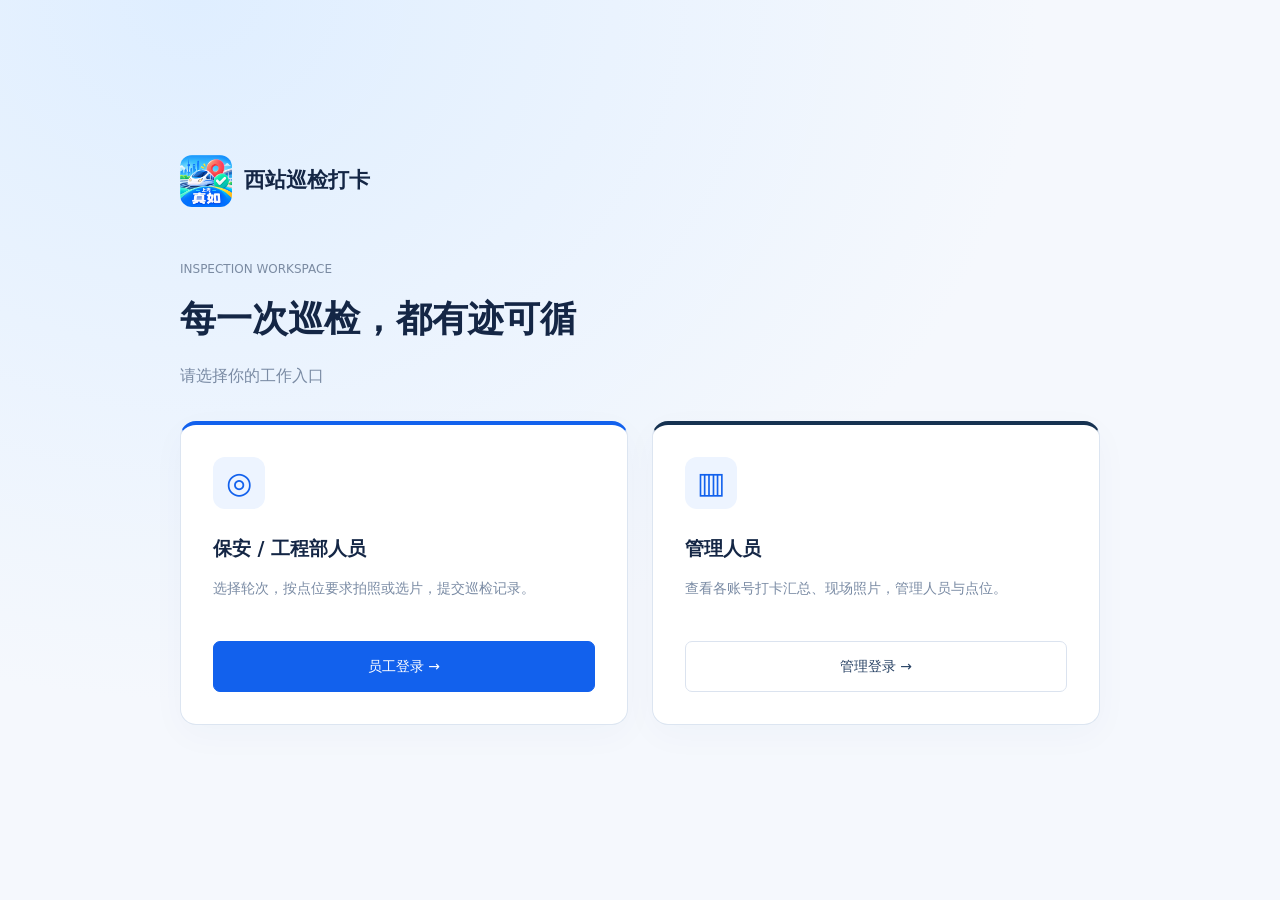
==== cloud.html @ da933758 "Load two-step login screen update" ====
<!doctype html><html lang="zh-CN"><head><meta charset="UTF-8"><meta name="viewport" content="width=device-width,initial-scale=1,viewport-fit=cover"><meta name="theme-color" content="#1261ed"><title>西站巡检打卡</title><meta name="application-name" content="西站巡检打卡"><meta name="apple-mobile-web-app-title" content="西站巡检打卡"><link rel="icon" type="image/png" sizes="32x32" href="assets/xizhan-icon-32-v2.png"><link rel="apple-touch-icon" sizes="180x180" href="assets/xizhan-icon-180-v2.png"><link rel="manifest" href="manifest.webmanifest?v=2"><meta name="apple-mobile-web-app-capable" content="yes"><link rel="stylesheet" href="style.css?v=cloud1"><link rel="stylesheet" href="cloud.css?v=login-two-step1"></head><body><aside><div class="brand"><img src="assets/xizhan-icon.png?v=1" alt="" width="36" height="36" style="border-radius:8px;flex:none"> <span>西站巡检打卡<small>巡检工作台 · INSPECT</small></span></div><div class="nav-label">工作空间</div><nav><button data-page="overview">▥　班次总览</button><button data-page="inspect">◎　本班巡检</button><button data-page="history">◷　点位历史</button><button data-page="config">⚙　巡检配置</button></nav><div class="aside-bottom"><span class="online"></span> 本机工作空间<small>数据保存在当前浏览器</small></div></aside><main><header><div><span class="eyebrow">西站 / 日常运营</span><h1 id="title">班次总览</h1></div><button id="role">●　张师傅 · 保安　⌄</button></header><div class="notice">本机试用版 <span>支持实际拍照和保存；各设备数据独立。界面切换不代表权限认证。</span></div><div id="app"></div><footer>西站巡检打卡　·　每一次巡检，都有迹可循</footer></main><div id="toast" role="status"></div><input hidden id="camera" type="file" accept="image/*" capture="environment"><input hidden id="album" type="file" accept="image/*"><script src="cloud-api.js?v=cloud1"></script><script src="batch-download.js?v=photos-only2"></script><script src="batch-ui.js?v=no-delete1"></script><script src="geolocation.js?v=checkin-mode1"></script><script src="cloud-app.js?v=login-two-step1"></script></body></html>
---- style.css ----
*{box-sizing:border-box}body{margin:0;background:#f3f6fb;color:#142645;font:14px/1.6 system-ui,'Microsoft YaHei',sans-serif}button,input,select{font:inherit}button{cursor:pointer}aside{position:fixed;inset:0 auto 0 0;width:228px;background:#10233e;color:#b8c8df;padding:30px 19px}.brand{display:flex;gap:12px;color:white;font-size:23px;font-weight:750;align-items:center}.brand small{display:block;font-size:10px;letter-spacing:2px;color:#93a9c6;font-weight:400}.nav-label{font-size:11px;letter-spacing:2px;margin:52px 15px 15px;color:#7189a8}nav button{display:block;width:100%;text-align:left;border:0;color:#b8c8df;background:none;padding:15px;border-radius:8px;margin:6px 0}nav button.active{background:#1664ed;color:white;box-shadow:0 5px 20px #06152a55}.aside-bottom{position:absolute;bottom:30px;left:30px;font-size:12px}.aside-bottom small{display:block;color:#7189a8;margin:6px 0}.online{display:inline-block;width:7px;height:7px;border-radius:50%;background:#44c7a0;margin-right:6px}main{margin-left:228px;padding:30px 40px;max-width:1700px}header{display:flex;justify-content:space-between;align-items:center;margin-bottom:22px}.eyebrow{font-size:12px;color:#7b8ba2}h1{font-size:28px;margin:4px 0}h2{font-size:19px;margin:0}h3{margin:0 0 12px;font-size:16px}button{border:1px solid #dbe3ef;background:white;color:#294365;border-radius:7px;padding:9px 16px;transition:.15s}button:hover{border-color:#1664ed;color:#1664ed}.primary{background:#1261ed;color:white;border-color:#1261ed}.primary:hover{background:#084fcb;color:white}.notice{background:#eaf1ff;border:1px solid #d5e4ff;border-radius:7px;padding:10px 16px;color:#2260bc;font-size:12px;margin-bottom:23px}.notice span{margin-left:14px;color:#647996}.card{background:white;border:1px solid #e1e8f2;border-radius:12px;padding:23px;margin-bottom:22px;box-shadow:0 3px 12px #18365c03}.filters{display:flex;gap:15px;align-items:center;flex-wrap:wrap}input,select{border:1px solid #dce4f0;border-radius:6px;background:white;padding:9px;color:#243d61;max-width:100%}label{color:#6e809a;font-size:12px}label input,label select{margin-left:8px}.stats{display:grid;grid-template-columns:repeat(4,1fr);gap:19px;margin:22px 0}.stat{padding:24px;border:1px solid #e0e8f2;border-radius:10px;background:white}.stat b{display:block;font-size:36px;line-height:1.4;margin-top:9px;letter-spacing:-1px}.stat small{color:#8b9bb0}.stat:nth-child(2){background:#ecf9f3;color:#087e52}.stat:nth-child(3){background:#edf4ff;color:#1261ed}.section-head{display:flex;justify-content:space-between;align-items:center;margin-bottom:20px}.muted{color:#8391a7;font-size:12px}.columns{display:grid;grid-template-columns:1.7fr 1fr;gap:22px}table{border-collapse:collapse;width:100%;font-size:13px}th{background:#f6f8fc;font-weight:500;color:#8190a6;text-align:left}td,th{padding:15px 13px;border-bottom:1px solid #edf0f6}tbody tr{cursor:pointer}tbody tr.selected{background:#edf4ff}.pill{border-radius:20px;padding:4px 10px;background:#eef1f6;color:#78879d;font-size:12px;white-space:nowrap}.pill.green{background:#def6e9;color:#13815b}.pill.amber{background:#fff1cc;color:#a86d0a}.point{padding:14px 0;border-bottom:1px solid #edf1f6;display:flex;justify-content:space-between;gap:12px}.point small{display:block;color:#8796aa}.warn{background:#fff7e5;color:#a77721;border-radius:7px;padding:12px;font-size:12px;margin-top:18px}.text-btn{border:0;color:#1261ed;background:transparent;padding:5px}.progress{height:7px;background:#eaf0f8;border-radius:8px;overflow:hidden;margin:15px 0}.progress i{display:block;height:100%;background:#1261ed}.employee{display:grid;grid-template-columns:370px 1fr;gap:23px}.round{display:flex;justify-content:space-between;padding:14px;margin:8px 0;border:1px solid #e1e8f2;border-radius:8px;cursor:pointer}.round.selected{background:#edf4ff;border-color:#b3d0ff}.big{font-size:40px;font-weight:750}.photo-zone{min-height:270px;background:repeating-linear-gradient(135deg,#f4f7fc,#f4f7fc 12px,#f0f4fa 12px,#f0f4fa 24px);border:1px dashed #bccde3;border-radius:9px;display:flex;flex-direction:column;align-items:center;justify-content:center;color:#8194af;margin:18px 0;overflow:hidden}.photo-zone img{width:100%;max-height:430px;object-fit:contain;background:#12243d}.photo-zone strong{font-size:40px;color:#9aacc4}.buttons{display:flex;gap:10px;flex-wrap:wrap}.buttons button{flex:1}.gallery{display:grid;grid-template-columns:repeat(auto-fill,minmax(170px,1fr));gap:15px}.gallery img{width:100%;height:160px;object-fit:cover;border-radius:8px}.gallery figure{margin:0;padding:10px;border:1px solid #e1e8f2;border-radius:9px}.gallery figcaption{font-size:12px}.empty{text-align:center;padding:55px 20px;color:#8b9ab0}footer{text-align:center;font-size:11px;color:#96a4b8;padding:20px}#toast{position:fixed;bottom:30px;left:50%;transform:translateX(-50%);background:#152b48;color:white;border-radius:8px;padding:12px 24px;display:none;z-index:9}.setting-row{display:flex;gap:15px;align-items:center;margin:16px 0}.setting-row input{flex:1;min-width:0}@media(max-width:1100px){main{padding:25px}aside{width:195px}main{margin-left:195px}.columns{grid-template-columns:1fr}.employee{grid-template-columns:310px 1fr}.stats{gap:10px}.stat{padding:18px}}@media(max-width:760px){aside{inset:auto 0 0;width:100%;height:70px;padding:4px 8px;z-index:5;border-top:1px solid #e1e8f2;background:white}.brand,.nav-label,.aside-bottom{display:none}nav{display:flex}nav button{text-align:center;padding:13px 2px;font-size:12px;color:#7a8ba4;margin:4px 0}nav button.active{background:#eaf2ff;color:#1261ed;box-shadow:none}main{margin-left:0;padding:21px 16px 80px}header{margin-bottom:16px}h1{font-size:24px}#role{font-size:11px;padding:8px}.notice span{display:block;margin:2px 0}.stats{grid-template-columns:1fr 1fr;gap:12px}.stat{padding:16px}.stat b{font-size:30px}.card{padding:17px}.employee{grid-template-columns:1fr}.filters{gap:10px}.filters label{display:flex;align-items:center}td,th{padding:12px 6px;font-size:12px}.section-head{gap:8px}.section-head h2{font-size:17px}.photo-zone{min-height:230px}footer{padding:5px}#toast{bottom:85px;width:85%;text-align:center}}


[hidden]{display:none!important}.at-entry>aside,.at-entry>main{display:none}#entrance{min-height:100vh;display:grid;place-items:center;padding:40px 24px;background:radial-gradient(ellipse at 15% 0%,#dfeeff,transparent 55%),#f5f8fd}.entry-wrap{max-width:920px;width:100%}.entry-brand{font-size:21px;font-weight:750;margin-bottom:50px}.entry-wrap>h1{font-size:36px;margin:10px 0}.entry-sub{font-size:16px;color:#7a8ba4;margin-bottom:32px}.entry-grid{display:grid;grid-template-columns:1fr 1fr;gap:24px}.entry-grid article{background:white;border:1px solid #dce5f1;border-radius:16px;padding:32px;box-shadow:0 10px 35px #123a7108}.entry-grid article:first-child{border-top:4px solid #1261ed}.entry-grid article:last-child{border-top:4px solid #163251}.entry-icon{display:grid;place-items:center;background:#edf4ff;color:#1261ed;width:52px;height:52px;border-radius:12px;font-size:30px;margin-bottom:24px}.entry-grid p{color:#7a8ba4;min-height:50px}.entry-grid label{display:flex;align-items:center;justify-content:space-between;margin:22px 0}.entry-grid select{width:70%}.entry-grid button{width:100%;padding:13px}.entry-features{padding:14px 0;margin:22px 0;color:#607694;font-size:12px}.entry-note{color:#8392a8;font-size:12px;max-width:650px;margin:26px auto;text-align:center}.employee-mode aside{display:none}.employee-mode main{margin-left:auto;margin-right:auto;max-width:1100px}.gallery .text-btn{padding:7px 0}.section-head .buttons{flex-wrap:wrap}@media(max-width:760px){#entrance{padding:25px 18px}.entry-brand{margin-bottom:30px;font-size:19px}.entry-wrap>h1{font-size:26px}.entry-grid{gap:14px}.entry-grid article{padding:18px 12px}.entry-grid h2{font-size:17px}.entry-grid p{font-size:12px;min-height:60px}.entry-features{font-size:11px;min-height:68px;margin:10px 0}.entry-grid label{display:block;margin:10px 0}.entry-grid select{width:100%;margin:5px 0}.entry-grid button{font-size:12px;padding:12px 2px}.entry-icon{margin-bottom:18px}.employee-mode main{padding-bottom:25px}.section-head{flex-wrap:wrap}}
---- cloud.css ----
.login-card{max-width:560px;margin:25px auto 0}.login-card label{display:block;margin:14px 0}.login-card input{display:block;width:100%;margin:7px 0}.login-card button{width:100%}.portal-selected{outline:2px solid #9cc2ff}.form-error{color:#ae413e;min-height:24px;font-size:13px;margin:10px 0}.block{display:block}.table-scroll{overflow-x:auto}table input{max-width:210px}button:disabled{opacity:.5;cursor:wait}dialog{border:1px solid #dce5f1;border-radius:12px;width:min(800px,94vw);max-height:92vh;padding:22px;color:#142645}dialog::backdrop{background:#10233ebb}.cloud-photo{display:block;max-width:100%;max-height:65vh;margin:15px auto}#note{display:block;width:100%;margin:8px 0}.employee .round{width:100%;font-size:13px}.employee-mode aside{display:none}.employee-mode main{margin:0 auto;max-width:1100px}.filters select{max-width:210px}#app>.stats{margin-top:0}.login-card h2{margin-bottom:15px}@media(max-width:760px){.filters label{flex:1 1 40%;display:block}.filters label input,.filters label select{display:block;width:100%;margin:5px 0}.table-scroll{margin:0 -5px}table{min-width:650px}.employee table{min-width:0}.login-card{padding:22px}.entry-grid article p{min-height:60px}.employee-mode main{padding-bottom:30px}}


.batch-toolbar{display:flex;align-items:center;gap:12px;flex-wrap:wrap;padding:14px;background:#f5f8fd;border:1px solid #e1e8f2;border-radius:9px;margin:12px 0}.batch-toolbar label{display:flex;align-items:center;gap:7px;color:#294365}.batch-toolbar input,[data-select-photo]{width:18px;height:18px;vertical-align:middle;cursor:pointer;accent-color:#1261ed}#batch-dialog{max-width:580px}#batch-progress{width:100%;height:18px;accent-color:#1261ed}#batch-status{font-weight:600}#batch-detail{min-height:42px}@media(max-width:760px){.batch-toolbar{gap:10px}.batch-toolbar label{width:100%}.batch-toolbar .primary{flex:1}.batch-toolbar button{font-size:12px}.batch-toolbar .muted{width:100%}}

.stats.stats-three{grid-template-columns:repeat(3,minmax(0,1fr))}@media(max-width:760px){.stats.stats-three{grid-template-columns:repeat(2,minmax(0,1fr))}.stats.stats-three>.stat:last-child{grid-column:1/-1}}

.geo-panel{background:#f5f9ff;border:1px solid #dce7f8;border-radius:9px;padding:16px;margin:18px 0}.geo-panel h3{margin:0;font-size:14px}.geo-pass{color:#12825b}.geo-fail{color:#9c6421}.geo-fields{display:grid;grid-template-columns:1fr 1fr;gap:15px;margin:20px 0}.geo-fields label{display:block}.geo-fields input{display:block;width:100%;margin:7px 0}#geo-config-status{white-space:pre-line}.geo-panel p{font-size:13px}@media(max-width:760px){.geo-fields{grid-template-columns:1fr}.geo-panel .section-head{align-items:flex-start}}

#point-location-dialog{max-width:650px}#point-geo-status{white-space:pre-line}.point-config-table .text-btn{white-space:nowrap}@media(max-width:760px){.point-config-table{display:block;min-width:0}.point-config-table thead{display:none}.point-config-table tbody{display:block}.point-config-table tr{display:block;border:1px solid #dce5f1;border-radius:9px;margin:12px 0;padding:8px 12px}.point-config-table td{display:flex;align-items:center;justify-content:space-between;gap:10px;border:0;padding:8px 0;flex-wrap:wrap}.point-config-table td::before{content:attr(data-label);color:#8190a6;min-width:65px}.point-config-table input:not([type=checkbox]),.point-config-table select{max-width:68%;flex:1}.point-config-table [data-point-location]{font-weight:600;font-size:14px}#point-location-dialog .geo-fields{gap:8px}}

#entrance.credential-screen .credential-wrap{max-width:560px}.credential-screen .entry-brand{margin-bottom:22px}.credential-screen .login-card{margin:18px 0 0;width:100%;padding:30px}.credential-screen .credential-title{font-size:28px;margin:8px 0 0}.credential-screen #back-to-portals{padding-left:0}.choice-screen .entry-grid{margin-bottom:20px}@media(max-width:760px){#entrance.choice-screen,#entrance.credential-screen{align-content:center;min-height:100svh}.credential-screen .login-card{padding:23px}.credential-screen .credential-title{font-size:24px}}
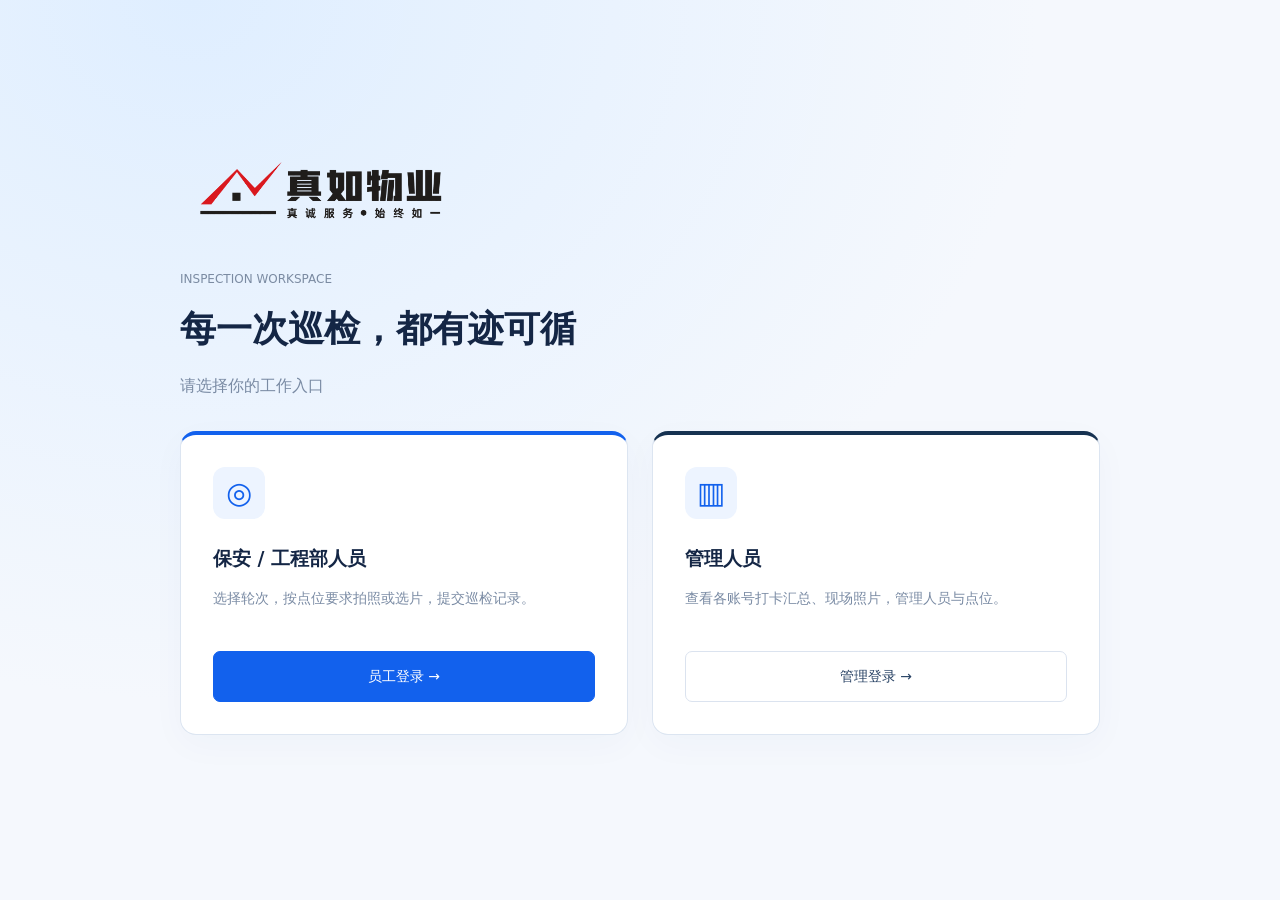
==== commit b70be413: "Add transparent Zhenru company logo across app screens and replace entrance branding" ====
--- a/cloud.html
+++ b/cloud.html
@@ -1,2 +1,2 @@
-<!doctype html><html lang="zh-CN"><head><meta charset="UTF-8"><meta name="viewport" content="width=device-width,initial-scale=1,viewport-fit=cover"><meta name="theme-color" content="#1261ed"><title>西站巡检打卡</title><meta name="application-name" content="西站巡检打卡"><meta name="apple-mobile-web-app-title" content="西站巡检打卡"><link rel="icon" type="image/png" sizes="32x32" href="assets/xizhan-icon-32-v2.png"><link rel="apple-touch-icon" sizes="180x180" href="assets/xizhan-icon-180-v2.png"><link rel="manifest" href="manifest.webmanifest?v=2"><meta name="apple-mobile-web-app-capable" content="yes"><link rel="stylesheet" href="style.css?v=cloud1"><link rel="stylesheet" href="cloud.css?v=login-two-step1"></head><body><aside><div class="brand"><img src="assets/xizhan-icon.png?v=1" alt="" width="36" height="36" style="border-radius:8px;flex:none"> <span>西站巡检打卡<small>巡检工作台 · INSPECT</small></span></div><div class="nav-label">工作空间</div><nav><button data-page="overview">▥　班次总览</button><button data-page="inspect">◎　本班巡检</button><button data-page="history">◷　点位历史</button><button data-page="config">⚙　巡检配置</button></nav><div class="aside-bottom"><span class="online"></span> 本机工作空间<small>数据保存在当前浏览器</small></div></aside><main><header><div><span class="eyebrow">西站 / 日常运营</span><h1 id="title">班次总览</h1></div><button id="role">●　张师傅 · 保安　⌄</button></header><div class="notice">本机试用版 <span>支持实际拍照和保存；各设备数据独立。界面切换不代表权限认证。</span></div><div id="app"></div><footer>西站巡检打卡　·　每一次巡检，都有迹可循</footer></main><div id="toast" role="status"></div><input hidden id="camera" type="file" accept="image/*" capture="environment"><input hidden id="album" type="file" accept="image/*"><script src="cloud-api.js?v=cloud1"></script><script src="batch-download.js?v=photos-only2"></script><script src="batch-ui.js?v=no-delete1"></script><script src="geolocation.js?v=checkin-mode1"></script><script src="cloud-app.js?v=login-two-step1"></script></body></html>
+<!doctype html><html lang="zh-CN"><head><meta charset="UTF-8"><meta name="viewport" content="width=device-width,initial-scale=1,viewport-fit=cover"><meta name="theme-color" content="#1261ed"><title>西站巡检打卡</title><meta name="application-name" content="西站巡检打卡"><meta name="apple-mobile-web-app-title" content="西站巡检打卡"><link rel="icon" type="image/png" sizes="32x32" href="assets/xizhan-icon-32-v2.png"><link rel="apple-touch-icon" sizes="180x180" href="assets/xizhan-icon-180-v2.png"><link rel="manifest" href="manifest.webmanifest?v=2"><meta name="apple-mobile-web-app-capable" content="yes"><link rel="stylesheet" href="style.css?v=cloud1"><link rel="stylesheet" href="cloud.css?v=company-logo1"></head><body><aside><div class="brand"><img src="assets/xizhan-icon.png?v=1" alt="" width="36" height="36" style="border-radius:8px;flex:none"> <span>西站巡检打卡<small>巡检工作台 · INSPECT</small></span></div><div class="nav-label">工作空间</div><nav><button data-page="overview">▥　班次总览</button><button data-page="inspect">◎　本班巡检</button><button data-page="history">◷　点位历史</button><button data-page="config">⚙　巡检配置</button></nav><div class="aside-bottom"><span class="online"></span> 本机工作空间<small>数据保存在当前浏览器</small></div></aside><main><div class="company-page-logo"><img class="company-logo-image" src="assets/zhenru-company-logo.png?v=1" alt="真如物业"></div><header><div><span class="eyebrow">西站 / 日常运营</span><h1 id="title">班次总览</h1></div><button id="role">●　张师傅 · 保安　⌄</button></header><div class="notice">本机试用版 <span>支持实际拍照和保存；各设备数据独立。界面切换不代表权限认证。</span></div><div id="app"></div><footer>西站巡检打卡　·　每一次巡检，都有迹可循</footer></main><div id="toast" role="status"></div><input hidden id="camera" type="file" accept="image/*" capture="environment"><input hidden id="album" type="file" accept="image/*"><script src="cloud-api.js?v=cloud1"></script><script src="batch-download.js?v=photos-only2"></script><script src="batch-ui.js?v=no-delete1"></script><script src="geolocation.js?v=checkin-mode1"></script><script src="cloud-app.js?v=company-logo1"></script></body></html>
 
--- a/cloud.css
+++ b/cloud.css
@@ -10,3 +10,5 @@
 #point-location-dialog{max-width:650px}#point-geo-status{white-space:pre-line}.point-config-table .text-btn{white-space:nowrap}@media(max-width:760px){.point-config-table{display:block;min-width:0}.point-config-table thead{display:none}.point-config-table tbody{display:block}.point-config-table tr{display:block;border:1px solid #dce5f1;border-radius:9px;margin:12px 0;padding:8px 12px}.point-config-table td{display:flex;align-items:center;justify-content:space-between;gap:10px;border:0;padding:8px 0;flex-wrap:wrap}.point-config-table td::before{content:attr(data-label);color:#8190a6;min-width:65px}.point-config-table input:not([type=checkbox]),.point-config-table select{max-width:68%;flex:1}.point-config-table [data-point-location]{font-weight:600;font-size:14px}#point-location-dialog .geo-fields{gap:8px}}
 
 #entrance.credential-screen .credential-wrap{max-width:560px}.credential-screen .entry-brand{margin-bottom:22px}.credential-screen .login-card{margin:18px 0 0;width:100%;padding:30px}.credential-screen .credential-title{font-size:28px;margin:8px 0 0}.credential-screen #back-to-portals{padding-left:0}.choice-screen .entry-grid{margin-bottom:20px}@media(max-width:760px){#entrance.choice-screen,#entrance.credential-screen{align-content:center;min-height:100svh}.credential-screen .login-card{padding:23px}.credential-screen .credential-title{font-size:24px}}
+
+.company-logo-image{display:block;width:280px;max-width:100%;height:auto;object-fit:contain}.company-page-logo{margin:0 0 16px;display:flex;align-items:center}.company-page-logo .company-logo-image{width:250px}.entry-brand.company-entry-brand{margin-bottom:28px}.credential-screen .company-entry-brand{margin-bottom:16px}@media(max-width:760px){.company-logo-image{width:230px}.company-page-logo .company-logo-image{width:205px}.company-page-logo{margin-bottom:14px}.entry-brand.company-entry-brand{margin-bottom:22px}}
